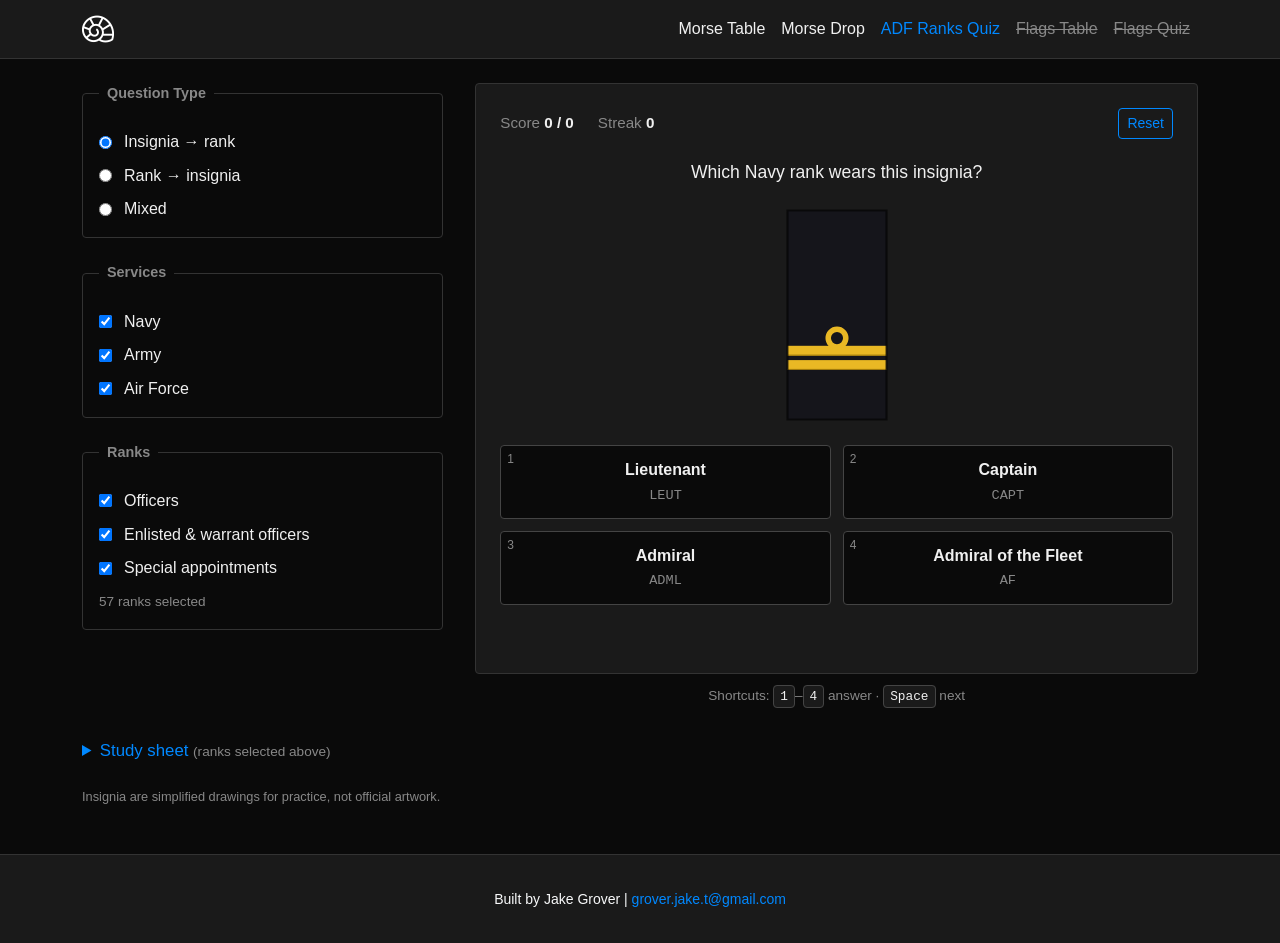
==== adf-ranks-quiz/index.html @ f4318113 "Add ADF Ranks Quiz Multiple-choice quiz matching insignia and rank names for the Navy, Army and Air " ====
<!DOCTYPE html>
<html lang="en">
<head>
  <meta charset="UTF-8" />
  <meta name="viewport" content="width=device-width, initial-scale=1.0" />
  <title>ADF Ranks Quiz | Helix</title>
  <meta name="description" content="Quiz on Australian Defence Force rank insignia for the Navy, Army and Air Force.">

  <link rel="icon" type="image/png" href="/assets/shell-outline-black-bg.png">
  <link href="https://cdn.jsdelivr.net/npm/bootstrap@5.3.2/dist/css/bootstrap.min.css" rel="stylesheet">
  <link rel="stylesheet" href="../styles.css">
  <link rel="stylesheet" href="styles.css">
</head>

<body>
  <div data-site-navbar></div>

  <main class="container my-4">
    <div class="quiz-layout">
      <section class="settings-section">
        <fieldset>
          <legend>Question Type</legend>
          <label>
            <input type="radio" name="quiz-mode" value="insignia-to-name" checked />
            Insignia → rank
          </label>
          <label>
            <input type="radio" name="quiz-mode" value="name-to-insignia" />
            Rank → insignia
          </label>
          <label>
            <input type="radio" name="quiz-mode" value="mixed" />
            Mixed
          </label>
        </fieldset>

        <fieldset>
          <legend>Services</legend>
          <label><input type="checkbox" name="service" value="navy" checked /> Navy</label>
          <label><input type="checkbox" name="service" value="army" checked /> Army</label>
          <label><input type="checkbox" name="service" value="raaf" checked /> Air Force</label>
        </fieldset>

        <fieldset>
          <legend>Ranks</legend>
          <label><input type="checkbox" name="group" value="officer" checked /> Officers</label>
          <label><input type="checkbox" name="group" value="enlisted" checked /> Enlisted &amp; warrant officers</label>
          <label><input type="checkbox" name="group" value="appointment" checked /> Special appointments</label>
          <p id="pool-count" class="pool-count"></p>
        </fieldset>
      </section>

      <section class="quiz-column">
        <div class="quiz-card">
          <div class="score-bar">
            <span>Score <strong id="score">0 / 0</strong></span>
            <span>Streak <strong id="streak">0</strong></span>
            <button id="reset-button" class="btn btn-sm btn-outline-primary">Reset</button>
          </div>

          <p id="question-text" class="question-text"></p>
          <div id="prompt" class="prompt"></div>
          <div id="options" class="options"></div>

          <p id="feedback" class="feedback" role="status"></p>

          <button id="next-button" class="btn btn-primary next-button" hidden>Next question</button>
        </div>

        <p class="shortcut-hint">
          Shortcuts: <kbd>1</kbd>–<kbd>4</kbd> answer &middot; <kbd>Space</kbd> next
        </p>
      </section>
    </div>

    <details class="study-sheet">
      <summary>Study sheet <span class="study-note">(ranks selected above)</span></summary>
      <div id="study-grid" class="study-grid"></div>
    </details>

    <p class="insignia-note">
      Insignia are simplified drawings for practice, not official artwork.
    </p>
  </main>

  <div data-site-footer></div>

  <script src="../components.js"></script>
  <script src="insignia.js"></script>
  <script src="ranks.js"></script>
  <script src="app.js"></script>
</body>
</html>
---- styles.css ----
/* Color variables */
:root {
  --bg-dark: #0a0a0a;
  --bg-lighter: #1a1a1a;
  --text-light: #f0f0f0;
  --text-muted: #888888;
  --accent: #0088ff;
}

/* General */
body {
  background-color: var(--bg-dark);
  color: var(--text-light);
  font-family: Arial, sans-serif;
  margin: 0;
  padding: 0;
}

/* Navbar */
.navbar {
  background-color: var(--bg-lighter);
  border-bottom: 1px solid #333;
}

.navbar-brand {
  color: var(--text-light) !important;
  font-weight: normal;
  font-size: 1.2rem;
  display: flex;
  align-items: center;
  gap: 0.5rem;
}

.navbar-brand img {
  height: 32px;
  width: auto;
}

.nav-link {
  color: var(--text-light) !important;
}

.nav-link:hover,
.nav-link.active {
  color: var(--accent) !important;
}

.nav-link-upcoming,
.nav-link-upcoming:hover {
  color: var(--text-muted) !important;
  cursor: default;
}

.navbar-toggler {
  border-color: #444;
}

.navbar-toggler:focus {
  box-shadow: 0 0 0 2px var(--accent);
}

/* Footer */
footer {
  background-color: var(--bg-lighter);
  border-top: 1px solid #333;
  margin-top: 3rem;
  padding: 2rem 0;
  text-align: center;
  color: var(--text-muted);
}

/* Headings */
h1, h2, h3 {
  color: var(--text-light);
}

h2 {
  border-bottom: 1px solid #333;
  padding-bottom: 0.5rem;
  margin-bottom: 1rem;
}

/* Links */
a {
  color: var(--accent);
  text-decoration: none;
}

a:hover {
  text-decoration: underline;
}

/* Buttons */
.btn {
  border-radius: 4px;
}

.btn-primary {
  background-color: var(--accent);
  border-color: var(--accent);
  color: white;
}

.btn-primary:hover {
  background-color: #0066cc;
  border-color: #0066cc;
  color: white;
}

.btn-outline-primary {
  color: var(--accent);
  border-color: var(--accent);
}

.btn-outline-primary:hover {
  background-color: var(--accent);
  color: white;
}
---- adf-ranks-quiz/styles.css ----
/* ADF Ranks Quiz Styles */

:root {
  --correct: #2e9e5b;
  --wrong: #d64545;
}

.quiz-layout {
  display: grid;
  grid-template-columns: minmax(220px, 1fr) 2fr;
  gap: 2rem;
  margin-bottom: 2rem;
}

/* Settings */

.settings-section {
  display: flex;
  flex-direction: column;
  gap: 1.5rem;
}

.settings-section fieldset {
  border: 1px solid #333;
  border-radius: 4px;
  padding: 1rem;
  margin: 0;
}

.settings-section legend {
  padding: 0 0.5rem;
  color: var(--text-muted);
  font-size: 0.9rem;
  font-weight: bold;
  float: none;
  width: auto;
  margin-bottom: 0;
}

.settings-section label {
  display: flex;
  align-items: center;
  gap: 0.75rem;
  margin-top: 0.6rem;
  color: var(--text-light);
}

.pool-count {
  margin: 0.75rem 0 0;
  color: var(--text-muted);
  font-size: 0.85rem;
}

/* Quiz card */

.quiz-column {
  display: flex;
  flex-direction: column;
  gap: 0.75rem;
}

.quiz-card {
  display: flex;
  flex-direction: column;
  align-items: center;
  gap: 1.25rem;
  background-color: var(--bg-lighter);
  border: 1px solid #333;
  border-radius: 4px;
  padding: 1.5rem;
}

.score-bar {
  display: flex;
  align-items: center;
  gap: 1.5rem;
  width: 100%;
  color: var(--text-muted);
  font-size: 0.95rem;
}

.score-bar strong {
  color: var(--text-light);
}

.score-bar button {
  margin-left: auto;
}

.question-text {
  margin: 0;
  font-size: 1.1rem;
  text-align: center;
}

.prompt-insignia {
  width: 110px;
  height: 220px;
}

.prompt-name {
  display: flex;
  flex-direction: column;
  align-items: center;
  gap: 0.25rem;
  text-align: center;
}

.prompt-service {
  color: var(--text-muted);
  font-size: 0.85rem;
  text-transform: uppercase;
  letter-spacing: 0.05em;
}

.prompt-rank {
  font-size: 1.6rem;
  font-weight: bold;
}

.prompt-abbr {
  color: var(--text-muted);
  font-family: monospace;
  font-size: 1rem;
}

.insignia-svg,
.insignia-img {
  display: block;
  width: 100%;
  height: 100%;
  object-fit: contain;
}

/* Options */

.options {
  display: grid;
  gap: 0.75rem;
  width: 100%;
}

.options-insignia-to-name {
  grid-template-columns: 1fr 1fr;
}

.options-name-to-insignia {
  grid-template-columns: repeat(4, 1fr);
}

.option {
  position: relative;
  display: flex;
  flex-direction: column;
  align-items: center;
  justify-content: center;
  gap: 0.2rem;
  min-height: 64px;
  padding: 0.75rem 1rem;
  background-color: var(--bg-dark);
  border: 1px solid #444;
  border-radius: 4px;
  color: var(--text-light);
  font: inherit;
  cursor: pointer;
  transition: border-color 0.1s ease, background-color 0.1s ease;
}

.option:hover:not(:disabled) {
  border-color: var(--accent);
}

.option:focus-visible {
  outline: 2px solid var(--accent);
  outline-offset: 2px;
}

.option:disabled {
  cursor: default;
  opacity: 1;
}

.option.correct {
  border-color: var(--correct);
  background-color: rgba(46, 158, 91, 0.2);
}

.option.wrong {
  border-color: var(--wrong);
  background-color: rgba(214, 69, 69, 0.2);
}

.option-key {
  position: absolute;
  top: 4px;
  left: 6px;
  color: var(--text-muted);
  font-size: 0.75rem;
}

.option-name {
  font-weight: bold;
  text-align: center;
}

.option-abbr {
  color: var(--text-muted);
  font-family: monospace;
  font-size: 0.85rem;
}

.option-insignia {
  width: 70px;
  height: 140px;
}

.options-name-to-insignia .option {
  padding: 1.25rem 0.5rem 0.75rem;
}

/* Feedback */

.feedback {
  min-height: 1.5em;
  margin: 0;
  text-align: center;
}

.feedback-correct {
  color: var(--correct);
}

.feedback-wrong {
  color: #ff7b7b;
}

.next-button {
  min-width: 200px;
}

.shortcut-hint {
  margin: 0;
  text-align: center;
  color: var(--text-muted);
  font-size: 0.85rem;
}

.shortcut-hint kbd {
  background-color: var(--bg-lighter);
  border: 1px solid #444;
  color: var(--text-light);
  font-size: 0.8rem;
}

@media (hover: none) {
  .shortcut-hint {
    display: none;
  }
}

/* Study sheet */

.study-sheet summary {
  cursor: pointer;
  color: var(--accent);
  font-size: 1.05rem;
}

.study-note {
  color: var(--text-muted);
  font-size: 0.85rem;
}

.study-service h3 {
  margin: 1.5rem 0 0.75rem;
  font-size: 1.1rem;
}

.study-cards {
  display: grid;
  grid-template-columns: repeat(auto-fill, minmax(110px, 1fr));
  gap: 0.75rem;
}

.study-card {
  display: flex;
  flex-direction: column;
  align-items: center;
  gap: 0.25rem;
  padding: 0.75rem 0.5rem;
  background-color: var(--bg-lighter);
  border: 1px solid #333;
  border-radius: 4px;
  text-align: center;
}

.study-insignia {
  width: 60px;
  height: 120px;
  margin-bottom: 0.25rem;
}

.study-name {
  font-size: 0.85rem;
  line-height: 1.2;
}

.study-abbr {
  color: var(--text-muted);
  font-family: monospace;
  font-size: 0.8rem;
}

.insignia-note {
  margin-top: 1.5rem;
  color: var(--text-muted);
  font-size: 0.8rem;
}

/* Responsive */

@media (max-width: 768px) {
  .quiz-layout {
    grid-template-columns: 1fr;
    gap: 1.5rem;
  }

  /* quiz first on phones, settings below */
  .quiz-column {
    order: -1;
  }

  .quiz-card {
    padding: 1rem;
  }

  .options-insignia-to-name {
    grid-template-columns: 1fr;
  }

  .options-name-to-insignia {
    grid-template-columns: 1fr 1fr;
  }
}
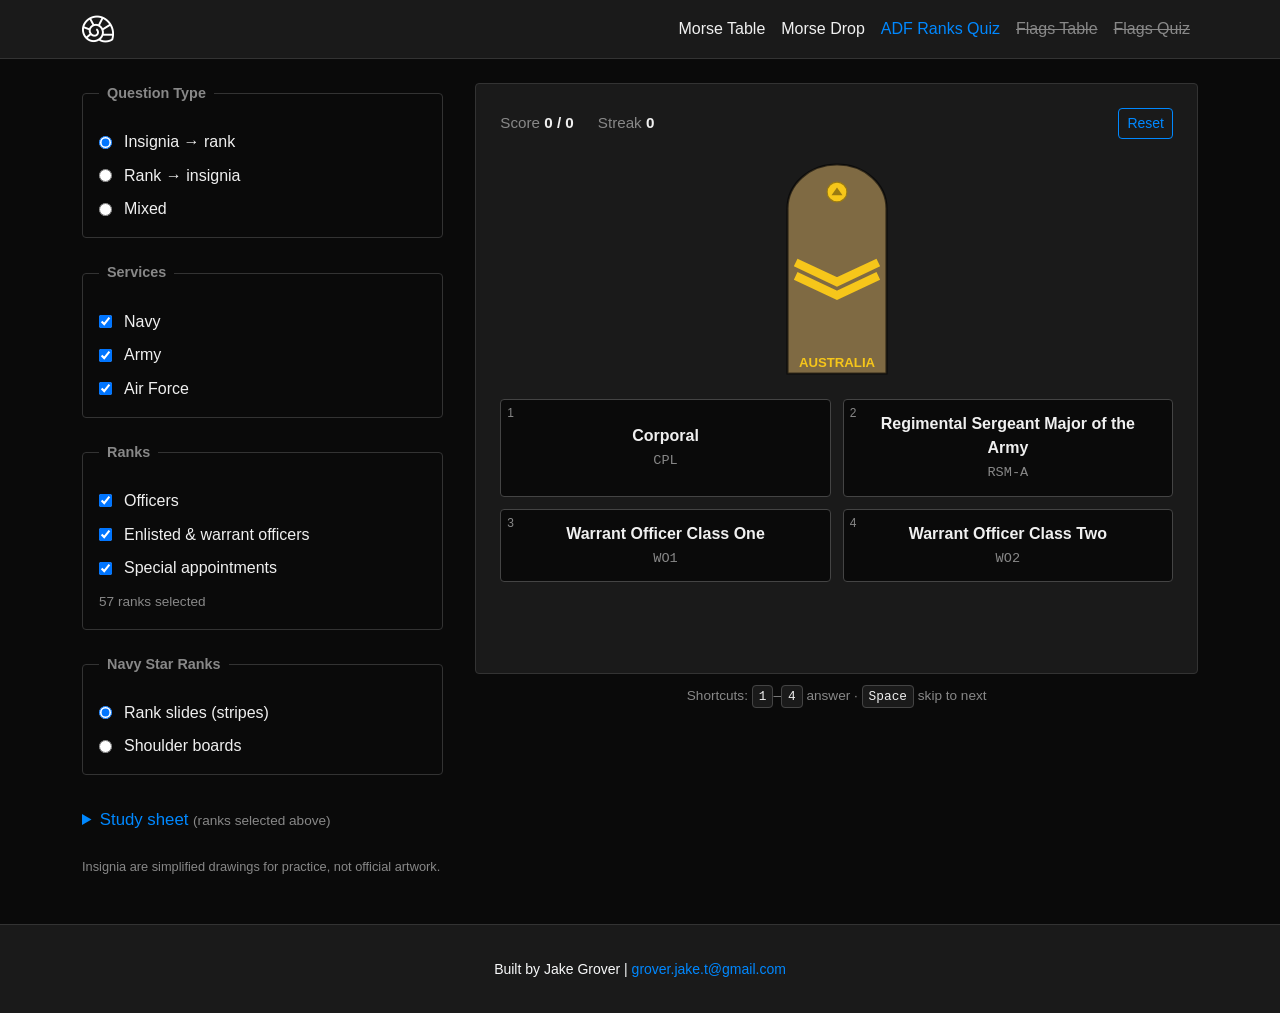
==== commit e3acfe5b: "Ranks quiz: board contrast, star-rank style option, auto-advance - Outline emblems on the gold navy " ====
--- a/adf-ranks-quiz/index.html
+++ b/adf-ranks-quiz/index.html
@@ -48,6 +48,18 @@
           <label><input type="checkbox" name="group" value="appointment" checked /> Special appointments</label>
           <p id="pool-count" class="pool-count"></p>
         </fieldset>
+
+        <fieldset>
+          <legend>Navy Star Ranks</legend>
+          <label>
+            <input type="radio" name="star-style" value="slides" checked />
+            Rank slides (stripes)
+          </label>
+          <label>
+            <input type="radio" name="star-style" value="boards" />
+            Shoulder boards
+          </label>
+        </fieldset>
       </section>
 
       <section class="quiz-column">
@@ -58,17 +70,16 @@
             <button id="reset-button" class="btn btn-sm btn-outline-primary">Reset</button>
           </div>
 
-          <p id="question-text" class="question-text"></p>
           <div id="prompt" class="prompt"></div>
           <div id="options" class="options"></div>
 
           <p id="feedback" class="feedback" role="status"></p>
 
-          <button id="next-button" class="btn btn-primary next-button" hidden>Next question</button>
+          <div id="advance-bar" class="advance-bar" aria-hidden="true"><span></span></div>
         </div>
 
         <p class="shortcut-hint">
-          Shortcuts: <kbd>1</kbd>–<kbd>4</kbd> answer &middot; <kbd>Space</kbd> next
+          Shortcuts: <kbd>1</kbd>–<kbd>4</kbd> answer &middot; <kbd>Space</kbd> skip to next
         </p>
       </section>
     </div>
--- a/adf-ranks-quiz/styles.css
+++ b/adf-ranks-quiz/styles.css
@@ -87,9 +87,9 @@
   margin-left: auto;
 }
 
-.question-text {
-  margin: 0;
-  font-size: 1.1rem;
+.empty-message {
+  margin: 2rem 0;
+  color: var(--text-muted);
   text-align: center;
 }
 
@@ -234,8 +234,36 @@
   color: #ff7b7b;
 }
 
-.next-button {
-  min-width: 200px;
+/* fills while waiting to move to the next question */
+.advance-bar {
+  width: 100%;
+  max-width: 240px;
+  height: 3px;
+  background-color: #333;
+  border-radius: 2px;
+  overflow: hidden;
+  visibility: hidden;
+}
+
+.advance-bar.running {
+  visibility: visible;
+}
+
+.advance-bar span {
+  display: block;
+  width: 0;
+  height: 100%;
+  background-color: var(--accent);
+}
+
+.advance-bar.running span {
+  animation: advance-fill var(--advance-ms, 1500ms) linear forwards;
+}
+
+@keyframes advance-fill {
+  to {
+    width: 100%;
+  }
 }
 
 .shortcut-hint {
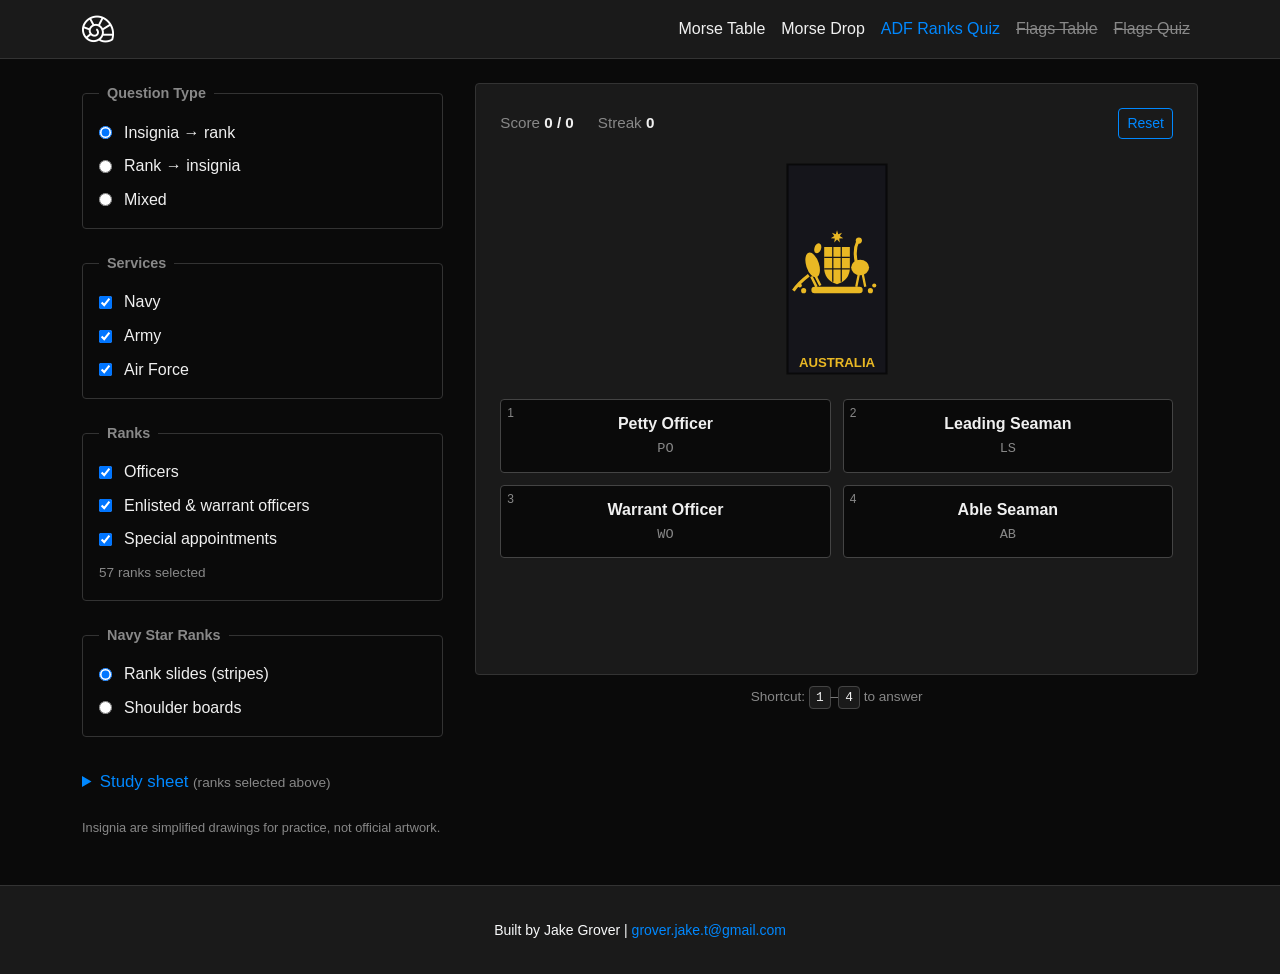
==== commit b253e475: "Ranks quiz: instant next question with last result shown; fieldset spacing - Answering moves straigh" ====
--- a/adf-ranks-quiz/index.html
+++ b/adf-ranks-quiz/index.html
@@ -73,13 +73,11 @@
           <div id="prompt" class="prompt"></div>
           <div id="options" class="options"></div>
 
-          <p id="feedback" class="feedback" role="status"></p>
-
-          <div id="advance-bar" class="advance-bar" aria-hidden="true"><span></span></div>
+          <div id="last-result" class="last-result" role="status"></div>
         </div>
 
         <p class="shortcut-hint">
-          Shortcuts: <kbd>1</kbd>–<kbd>4</kbd> answer &middot; <kbd>Space</kbd> skip to next
+          Shortcut: <kbd>1</kbd>–<kbd>4</kbd> to answer
         </p>
       </section>
     </div>
--- a/adf-ranks-quiz/styles.css
+++ b/adf-ranks-quiz/styles.css
@@ -2,7 +2,7 @@
 
 :root {
   --correct: #2e9e5b;
-  --wrong: #d64545;
+  --wrong: #ff7b7b;
 }
 
 .quiz-layout {
@@ -43,6 +43,10 @@
   gap: 0.75rem;
   margin-top: 0.6rem;
   color: var(--text-light);
+}
+
+.settings-section fieldset > label:first-of-type {
+  margin-top: 0;
 }
 
 .pool-count {
@@ -175,21 +179,6 @@
   outline-offset: 2px;
 }
 
-.option:disabled {
-  cursor: default;
-  opacity: 1;
-}
-
-.option.correct {
-  border-color: var(--correct);
-  background-color: rgba(46, 158, 91, 0.2);
-}
-
-.option.wrong {
-  border-color: var(--wrong);
-  background-color: rgba(214, 69, 69, 0.2);
-}
-
 .option-key {
   position: absolute;
   top: 4px;
@@ -218,52 +207,67 @@
   padding: 1.25rem 0.5rem 0.75rem;
 }
 
-/* Feedback */
-
-.feedback {
-  min-height: 1.5em;
-  margin: 0;
-  text-align: center;
-}
-
-.feedback-correct {
+/* Result of the previous answer */
+
+.last-result {
+  display: flex;
+  flex-wrap: wrap;
+  justify-content: center;
+  gap: 0.75rem 1.5rem;
+  width: 100%;
+  min-height: 72px;
+  padding-top: 1rem;
+  border-top: 1px solid #333;
+}
+
+.last-result:empty {
+  border-top-color: transparent;
+}
+
+.result-entry {
+  display: flex;
+  align-items: center;
+  gap: 0.6rem;
+}
+
+.result-insignia {
+  flex-shrink: 0;
+  width: 28px;
+  height: 56px;
+}
+
+.result-text {
+  display: flex;
+  flex-direction: column;
+  line-height: 1.25;
+}
+
+.result-note {
+  font-size: 0.75rem;
+  font-weight: bold;
+  text-transform: uppercase;
+  letter-spacing: 0.04em;
+}
+
+.result-correct .result-note {
   color: var(--correct);
 }
 
-.feedback-wrong {
-  color: #ff7b7b;
-}
-
-/* fills while waiting to move to the next question */
-.advance-bar {
-  width: 100%;
-  max-width: 240px;
-  height: 3px;
-  background-color: #333;
-  border-radius: 2px;
-  overflow: hidden;
-  visibility: hidden;
-}
-
-.advance-bar.running {
-  visibility: visible;
-}
-
-.advance-bar span {
-  display: block;
-  width: 0;
-  height: 100%;
-  background-color: var(--accent);
-}
-
-.advance-bar.running span {
-  animation: advance-fill var(--advance-ms, 1500ms) linear forwards;
-}
-
-@keyframes advance-fill {
-  to {
-    width: 100%;
-  }
+.result-wrong .result-entry:first-child .result-note {
+  color: var(--correct);
+}
+
+.result-wrong .result-entry + .result-entry .result-note {
+  color: var(--wrong);
+}
+
+.result-name {
+  font-size: 0.95rem;
+}
+
+.result-service {
+  color: var(--text-muted);
+  font-size: 0.8rem;
 }
 
 .shortcut-hint {
